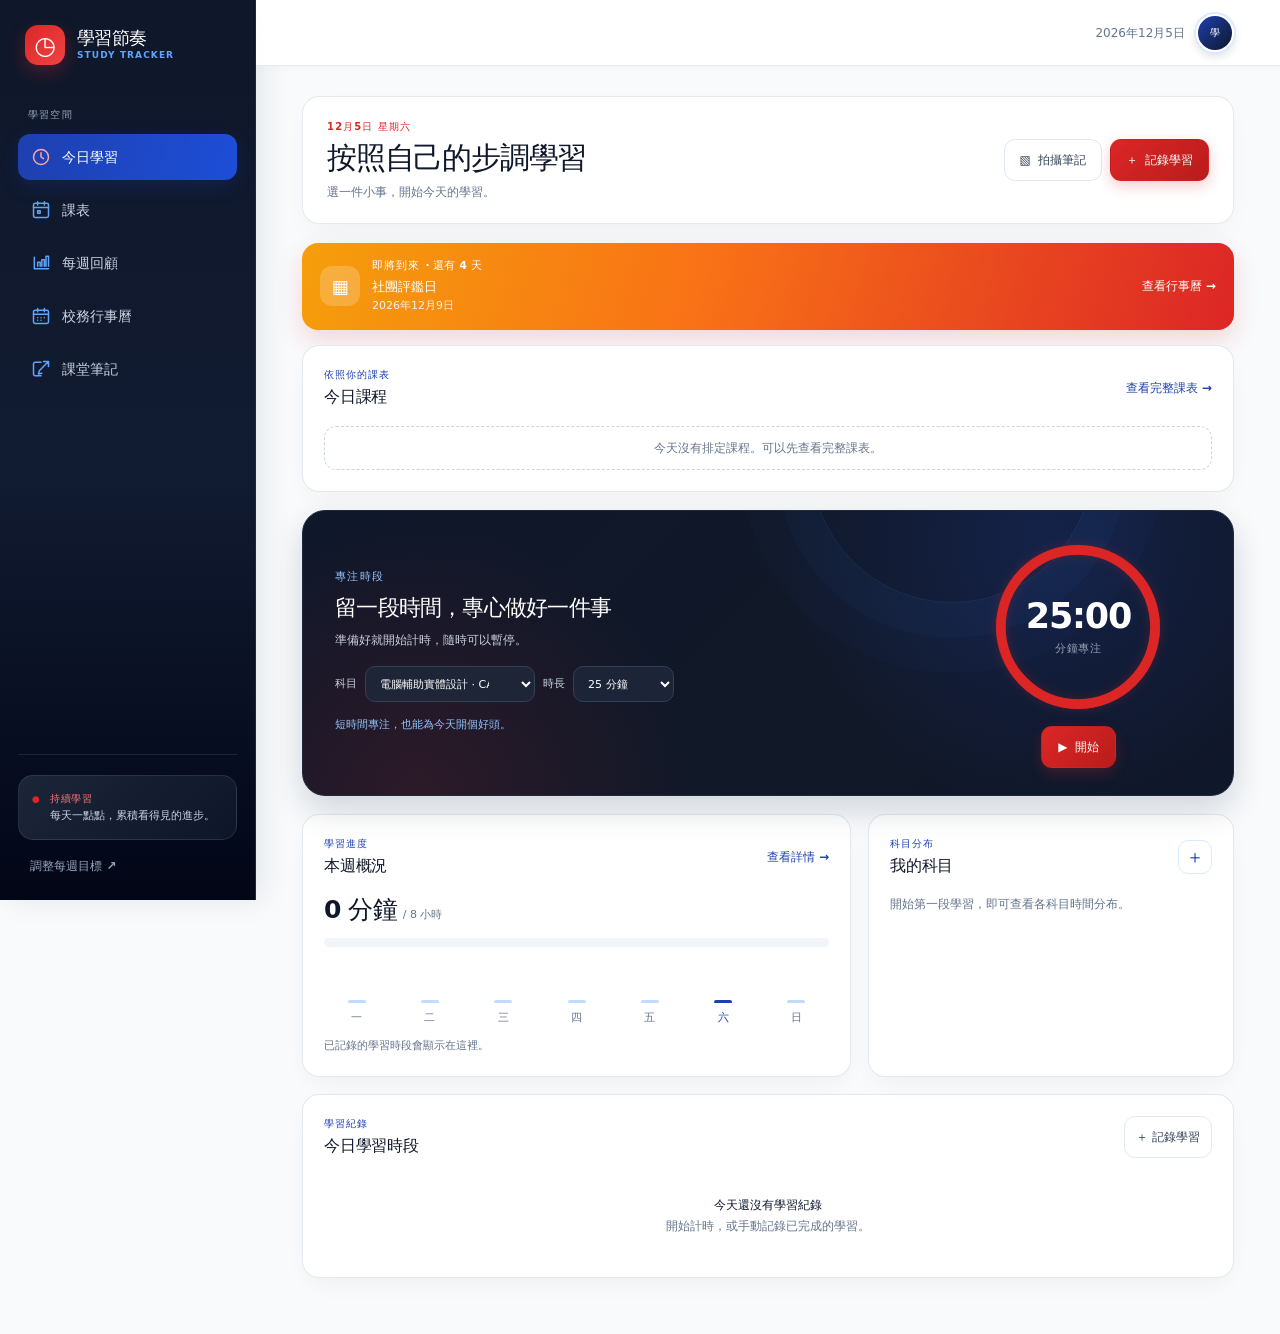
==== index.html @ 52000ae3 "Build private study tracker app" ====
<!doctype html>
<html lang="zh-Hant-TW">
  <head>
    <meta charset="UTF-8" />
    <meta name="viewport" content="width=device-width, initial-scale=1" />
    <meta name="theme-color" content="#0f172a" />
    <meta name="description" content="記錄學習時段、拍照保存課堂筆記，並回顧每週學習進度。" />
    <link rel="manifest" href="manifest.webmanifest" />
    <link rel="icon" href="icon.svg" type="image/svg+xml" />
    <link rel="stylesheet" href="styles.css" />
    <title>學習節奏</title>
  </head>
  <body>
    <main class="auth-gate" id="authGate" aria-labelledby="authTitle">
      <section class="auth-card">
        <span class="auth-brand-mark" aria-hidden="true">◷</span>
        <p class="eyebrow">私人學習空間</p>
        <h1 id="authTitle">學習節奏</h1>
        <p class="auth-description" id="authDescription">正在載入你的學習空間……</p>
        <form class="auth-form" id="signInForm" hidden>
          <label class="form-label" for="authEmail">電子郵件</label>
          <input class="form-control" id="authEmail" type="email" autocomplete="email" placeholder="name@example.com" required />
          <button class="button button-primary" id="signInButton" type="submit">寄送登入連結</button>
        </form>
        <p class="auth-message" id="authMessage" role="status" aria-live="polite"></p>
        <button class="button button-secondary auth-sign-out" id="authSignOutButton" type="button" hidden>登出此裝置</button>
      </section>
    </main>

    <div class="app-shell" id="appShell" hidden>
      <aside class="sidebar">
        <a class="brand" href="#today" aria-label="學習節奏，今日首頁">
          <span class="brand-mark" aria-hidden="true">◷</span>
          <span class="brand-copy"><strong>學習節奏</strong><small>STUDY TRACKER</small></span>
        </a>

        <p class="nav-label">學習空間</p>
        <nav class="primary-nav" aria-label="主要導覽">
          <button class="nav-item is-active" type="button" data-view="today" aria-current="page">
            <svg class="nav-icon" aria-hidden="true" viewBox="0 0 24 24" fill="none" stroke="currentColor" stroke-width="1.8" stroke-linecap="round" stroke-linejoin="round"><circle cx="12" cy="12" r="9"/><path d="M12 7v5l3 2"/></svg><span>今日學習</span>
          </button>
          <button class="nav-item" type="button" data-view="schedule">
            <svg class="nav-icon" aria-hidden="true" viewBox="0 0 24 24" fill="none" stroke="currentColor" stroke-width="1.8" stroke-linecap="round" stroke-linejoin="round"><rect x="3" y="4" width="18" height="17" rx="2"/><path d="M16 2v4M8 2v4M3 9h18M8 13h3v3H8z"/></svg><span>課表</span>
          </button>
          <button class="nav-item" type="button" data-view="review">
            <svg class="nav-icon" aria-hidden="true" viewBox="0 0 24 24" fill="none" stroke="currentColor" stroke-width="1.8" stroke-linecap="round" stroke-linejoin="round"><path d="M4 19V5m0 14h17"/><path d="M8 16v-5h3v5m2 0V8h3v8m2 0V4h3v12"/></svg><span>每週回顧</span>
          </button>
          <button class="nav-item" type="button" data-view="calendar">
            <svg class="nav-icon" aria-hidden="true" viewBox="0 0 24 24" fill="none" stroke="currentColor" stroke-width="1.8" stroke-linecap="round" stroke-linejoin="round"><rect x="3" y="5" width="18" height="16" rx="2"/><path d="M16 3v4M8 3v4M3 10h18M8 14h.01M12 14h.01M16 14h.01M8 17h.01M12 17h.01"/></svg><span>校務行事曆</span>
          </button>
          <button class="nav-item" type="button" data-view="notes">
            <svg class="nav-icon" aria-hidden="true" viewBox="0 0 24 24" fill="none" stroke="currentColor" stroke-width="1.8" stroke-linecap="round" stroke-linejoin="round"><path d="M12 20H5a2 2 0 0 1-2-2V6a2 2 0 0 1 2-2h7"/><path d="M15 3h6v6M10 14l10-10M10 14l-1 4 4-1"/></svg><span>課堂筆記</span>
          </button>
        </nav>

        <div class="sidebar-bottom">
          <div class="goal-note">
            <span class="goal-note-icon" aria-hidden="true">●</span>
            <p><strong>持續學習</strong><br />每天一點點，累積看得見的進步。</p>
          </div>
          <button class="text-button" id="openGoalSettings" type="button">調整每週目標 <span aria-hidden="true">↗</span></button>
        </div>
      </aside>

      <main class="main-content">
        <header class="topbar">
          <div class="topbar-brand"><span class="brand-mark" aria-hidden="true">◷</span> 學習節奏</div>
          <div class="topbar-right">
            <span class="today-date" id="topbarDate"></span>
            <span class="sync-status" id="syncStatus" hidden></span>
            <span class="account-email" id="accountEmail" hidden></span>
            <button class="button button-small button-secondary sign-out-button" id="signOutButton" type="button" hidden>登出</button>
            <button class="avatar" type="button" aria-label="帳戶">學</button>
          </div>
        </header>

        <div class="page-content">
          <section class="view-panel" id="todayView" aria-labelledby="todayTitle">
            <div class="page-heading">
              <div>
                <p class="eyebrow" id="todayDate"></p>
                <h1 id="todayTitle">按照自己的步調學習</h1>
                <p class="heading-copy">選一件小事，開始今天的學習。</p>
              </div>
              <div class="heading-actions">
                <button class="button button-secondary" type="button" data-open-note><span aria-hidden="true">▧</span> 拍攝筆記</button>
                <button class="button button-primary desktop-log-button" type="button" data-open-session><span aria-hidden="true">＋</span> 記錄學習</button>
              </div>
            </div>

            <section class="upcoming-banner" id="upcomingEventBanner" aria-label="即將到來的校務行事" hidden>
              <span class="upcoming-icon" aria-hidden="true">▦</span>
              <div class="upcoming-copy"><p class="eyebrow">即將到來 <span id="upcomingCountdown"></span></p><strong id="upcomingEventTitle"></strong><span id="upcomingEventDate"></span></div>
              <button class="text-button" type="button" data-view="calendar">查看行事曆 <span aria-hidden="true">→</span></button>
            </section>

            <section class="surface-panel today-classes-panel" aria-labelledby="todayClassesTitle">
              <div class="section-heading">
                <div><p class="eyebrow">依照你的課表</p><h2 id="todayClassesTitle">今日課程</h2></div>
                <button class="text-button" type="button" data-view="schedule">查看完整課表 <span aria-hidden="true">→</span></button>
              </div>
              <div class="today-class-list" id="todayScheduleList"></div>
            </section>

            <section class="focus-card" aria-labelledby="focusTitle">
              <div class="focus-copy-block">
                <p class="eyebrow eyebrow-light">專注時段</p>
                <h2 id="focusTitle">留一段時間，專心做好一件事</h2>
                <p class="focus-description">準備好就開始計時，隨時可以暫停。</p>
                <div class="focus-fields">
                  <label class="field-label" for="focusSubject">科目</label>
                  <select id="focusSubject" class="select-control"></select>
                  <label class="field-label" for="focusDuration">時長</label>
                  <select id="focusDuration" class="select-control duration-select">
                    <option value="25">25 分鐘</option>
                    <option value="45">45 分鐘</option>
                    <option value="60">60 分鐘</option>
                  </select>
                </div>
                <p class="timer-status" id="timerStatus" aria-live="polite">短時間專注，也能為今天開個好頭。</p>
              </div>
              <div class="timer-block">
                <div class="timer-ring" id="timerRing" role="timer" aria-label="剩餘時間">
                  <svg viewBox="0 0 180 180" aria-hidden="true">
                    <circle class="timer-track" cx="90" cy="90" r="78"></circle>
                    <circle class="timer-progress" id="timerProgress" cx="90" cy="90" r="78"></circle>
                  </svg>
                  <div class="timer-readout">
                    <strong id="timerDisplay">25:00</strong>
                    <span id="timerCaption">分鐘專注</span>
                  </div>
                </div>
                <div class="timer-actions">
                  <button class="button button-primary" id="timerStart" type="button"><span aria-hidden="true">▶</span> 開始</button>
                  <button class="button button-pause" id="timerPause" type="button" hidden><span aria-hidden="true">Ⅱ</span> 暫停</button>
                  <button class="button button-transparent" id="timerFinish" type="button" hidden>結束時段</button>
                </div>
              </div>
            </section>

            <div class="content-grid">
              <section class="surface-panel weekly-preview" aria-labelledby="weeklyPreviewTitle">
                <div class="section-heading">
                  <div>
                    <p class="eyebrow">學習進度</p>
                    <h2 id="weeklyPreviewTitle">本週概況</h2>
                  </div>
                  <button class="text-button" type="button" data-view="review">查看詳情 <span aria-hidden="true">→</span></button>
                </div>
                <div class="progress-summary">
                  <strong id="previewTotal">0 分鐘</strong>
                  <span id="previewGoal">/ 8 小時</span>
                </div>
                <div class="progress-track" role="progressbar" id="previewProgress" aria-label="每週學習目標進度" aria-valuemin="0" aria-valuemax="100" aria-valuenow="0">
                  <span class="progress-fill" id="previewProgressFill"></span>
                </div>
                <div class="mini-week" id="miniWeek" aria-label="每日學習時間"></div>
                <p class="muted-note" id="previewNote">已記錄的學習時段會顯示在這裡。</p>
              </section>

              <section class="surface-panel subject-preview" aria-labelledby="subjectsTitle">
                <div class="section-heading">
                  <div>
                    <p class="eyebrow">科目分布</p>
                    <h2 id="subjectsTitle">我的科目</h2>
                  </div>
                  <button class="icon-button" id="openSubjectDialog" type="button" aria-label="新增科目">＋</button>
                </div>
                <div class="subject-list" id="subjectPreviewList"></div>
              </section>
            </div>

            <section class="surface-panel sessions-panel" aria-labelledby="todaySessionsTitle">
              <div class="section-heading">
                <div>
                  <p class="eyebrow">學習紀錄</p>
                  <h2 id="todaySessionsTitle">今日學習時段</h2>
                </div>
                <button class="button button-small button-secondary" type="button" data-open-session>＋ 記錄學習</button>
              </div>
              <div class="session-list" id="todaySessionList"></div>
            </section>
          </section>

          <section class="view-panel" id="scheduleView" aria-labelledby="scheduleTitle" hidden>
            <div class="page-heading">
              <div>
                <p class="eyebrow">每週安排</p>
                <h1 id="scheduleTitle">我的課表</h1>
                <p class="heading-copy">選擇課程，直接記錄課堂照片、重點與老師交代的作業。</p>
              </div>
            </div>
            <div class="schedule-week-switcher">
              <button class="icon-button" id="schedulePreviousWeek" type="button" aria-label="上一週">←</button>
              <strong id="scheduleWeekLabel"></strong>
              <button class="text-button" id="scheduleThisWeek" type="button">本週</button>
              <button class="icon-button" id="scheduleNextWeek" type="button" aria-label="下一週">→</button>
            </div>
            <section class="surface-panel schedule-panel" aria-label="每週課程表">
              <div class="schedule-table-wrap">
                <table class="schedule-table">
                  <thead id="scheduleTableHead"></thead>
                  <tbody id="scheduleTableBody"></tbody>
                </table>
              </div>
              <p class="calendar-source-note">課程與時間依照你提供的課表整理。點選課程即可新增當日筆記。</p>
            </section>
          </section>

          <section class="view-panel" id="reviewView" aria-labelledby="reviewTitle" hidden>
            <div class="page-heading">
              <div>
                <p class="eyebrow" id="reviewDateLabel"></p>
                <h1 id="reviewTitle">每週學習回顧</h1>
                <p class="heading-copy">每一段學習時光，都是你完成的一小步。</p>
              </div>
              <button class="button button-secondary desktop-log-button" type="button" data-open-session>
                <span aria-hidden="true">＋</span> 記錄學習
              </button>
            </div>

            <div class="week-switcher">
              <button class="icon-button" id="previousWeek" type="button" aria-label="上一週">←</button>
              <strong id="reviewWeekLabel"></strong>
              <button class="icon-button" id="nextWeek" type="button" aria-label="下一週">→</button>
              <button class="text-button this-week-button" id="goToThisWeek" type="button">本週</button>
            </div>

            <div class="review-stats">
              <article class="surface-panel stat-panel">
                <span class="stat-icon mint" aria-hidden="true">◷</span>
                <p class="eyebrow">學習時間</p>
                <strong id="reviewTotal">0 分鐘</strong>
                <span class="stat-caption" id="reviewGoalCaption">目標：8 小時</span>
              </article>
              <article class="surface-panel stat-panel">
                <span class="stat-icon yellow" aria-hidden="true">▦</span>
                <p class="eyebrow">學習時段數</p>
                <strong id="reviewSessionCount">0</strong>
                <span class="stat-caption">已記錄時段</span>
              </article>
              <article class="surface-panel stat-panel">
                <span class="stat-icon lavender" aria-hidden="true">✦</span>
                <p class="eyebrow">有學習的天數</p>
                <strong id="reviewActiveDays">0/7</strong>
                <span class="stat-caption">本週天數</span>
              </article>
            </div>

            <section class="surface-panel chart-panel" aria-labelledby="chartTitle">
              <div class="section-heading">
                <div><p class="eyebrow">學習節奏</p><h2 id="chartTitle">每日學習時間</h2></div>
                <span class="chart-unit">分鐘</span>
              </div>
              <div class="week-chart" id="weekChart" role="img" aria-label="本週每日學習時間圖表"></div>
              <div class="goal-progress-line">
                <span id="reviewProgressLabel">0% 每週目標</span>
                <div class="progress-track" role="progressbar" id="reviewProgress" aria-label="每週目標進度" aria-valuemin="0" aria-valuemax="100" aria-valuenow="0"><span class="progress-fill" id="reviewProgressFill"></span></div>
                <button class="text-button" type="button" id="reviewGoalButton">調整目標</button>
              </div>
            </section>

            <div class="content-grid review-lower-grid">
              <section class="surface-panel" aria-labelledby="reviewSubjectsTitle">
                <div class="section-heading"><div><p class="eyebrow">科目分布</p><h2 id="reviewSubjectsTitle">各科目學習時間</h2></div></div>
                <div class="subject-list" id="reviewSubjectList"></div>
              </section>
              <section class="surface-panel" aria-labelledby="reviewSessionsTitle">
                <div class="section-heading"><div><p class="eyebrow">詳細紀錄</p><h2 id="reviewSessionsTitle">本週學習時段</h2></div></div>
                <div class="session-list" id="reviewSessionList"></div>
              </section>
            </div>
          </section>

          <section class="view-panel" id="calendarView" aria-labelledby="calendarTitle" hidden>
            <div class="page-heading">
              <div>
                <p class="eyebrow">2026 學期</p>
                <h1 id="calendarTitle">校務行事曆</h1>
                <p class="heading-copy">查看假期、考試與學期重要期限。</p>
              </div>
            </div>
            <section class="surface-panel calendar-panel" aria-labelledby="calendarPanelTitle">
              <div class="section-heading calendar-heading">
                <div><p class="eyebrow">10 月 — 12 月</p><h2 id="calendarPanelTitle">重要日期</h2></div>
                <label class="sr-only" for="eventMonth">依月份篩選</label>
                <select id="eventMonth" class="month-select">
                  <option value="all">所有月份</option>
                  <option value="10">10 月</option>
                  <option value="11">11 月</option>
                  <option value="12">12 月</option>
                </select>
              </div>
              <div class="event-list" id="academicEventList"></div>
              <p class="calendar-source-note">日期依照你提供的校務行事曆整理。</p>
            </section>
          </section>

          <section class="view-panel" id="notesView" aria-labelledby="notesTitle" hidden>
            <div class="page-heading">
              <div>
                <p class="eyebrow">記錄重點，方便複習</p>
                <h1 id="notesTitle">課堂筆記</h1>
                <p class="heading-copy">拍下黑板、投影片或課本頁面，並依科目與日期保存筆記。</p>
              </div>
              <button class="button button-secondary" type="button" data-open-note><span aria-hidden="true">▧</span> 拍攝筆記</button>
            </div>
            <section class="surface-panel notes-panel" aria-label="已儲存的筆記">
              <div class="notes-toolbar">
                <div><p class="eyebrow">篩選筆記</p><label class="sr-only" for="noteSubjectFilter">依科目篩選</label><select class="month-select" id="noteSubjectFilter"><option value="all">所有科目</option></select></div>
                <span class="notes-local-note" id="notesStorageNote">照片與筆記會保存在這台裝置上。</span>
              </div>
              <div class="note-list" id="noteList" aria-live="polite"></div>
            </section>
          </section>
        </div>

        <nav class="mobile-nav" aria-label="主要導覽">
          <button class="nav-item is-active" type="button" data-view="today" aria-current="page"><svg class="nav-icon" aria-hidden="true" viewBox="0 0 24 24" fill="none" stroke="currentColor" stroke-width="1.8" stroke-linecap="round" stroke-linejoin="round"><circle cx="12" cy="12" r="9"/><path d="M12 7v5l3 2"/></svg><span>今日</span></button>
          <button class="nav-item" type="button" data-view="schedule"><svg class="nav-icon" aria-hidden="true" viewBox="0 0 24 24" fill="none" stroke="currentColor" stroke-width="1.8" stroke-linecap="round" stroke-linejoin="round"><rect x="3" y="4" width="18" height="17" rx="2"/><path d="M16 2v4M8 2v4M3 9h18M8 13h3v3H8z"/></svg><span>課表</span></button>
          <button class="nav-item" type="button" data-view="review"><svg class="nav-icon" aria-hidden="true" viewBox="0 0 24 24" fill="none" stroke="currentColor" stroke-width="1.8" stroke-linecap="round" stroke-linejoin="round"><path d="M4 19V5m0 14h17"/><path d="M8 16v-5h3v5m2 0V8h3v8m2 0V4h3v12"/></svg><span>每週回顧</span></button>
          <button class="nav-item" type="button" data-view="calendar"><svg class="nav-icon" aria-hidden="true" viewBox="0 0 24 24" fill="none" stroke="currentColor" stroke-width="1.8" stroke-linecap="round" stroke-linejoin="round"><rect x="3" y="5" width="18" height="16" rx="2"/><path d="M16 3v4M8 3v4M3 10h18M8 14h.01M12 14h.01M16 14h.01M8 17h.01M12 17h.01"/></svg><span>行事曆</span></button>
          <button class="nav-item" type="button" data-view="notes"><svg class="nav-icon" aria-hidden="true" viewBox="0 0 24 24" fill="none" stroke="currentColor" stroke-width="1.8" stroke-linecap="round" stroke-linejoin="round"><path d="M12 20H5a2 2 0 0 1-2-2V6a2 2 0 0 1 2-2h7"/><path d="M15 3h6v6M10 14l10-10M10 14l-1 4 4-1"/></svg><span>筆記</span></button>
        </nav>
      </main>
    </div>

    <dialog class="app-dialog" id="sessionDialog">
      <form method="dialog" id="sessionForm">
        <div class="dialog-heading"><div><p class="eyebrow">學習紀錄</p><h2>記錄學習時段</h2></div><button class="icon-button dialog-close" type="submit" value="cancel" formnovalidate aria-label="關閉">×</button></div>
        <label class="form-label" for="manualSubject">科目</label>
        <select class="form-control" id="manualSubject" required></select>
        <div class="form-row">
          <div><label class="form-label" for="manualMinutes">時長（分鐘）</label><input class="form-control" id="manualMinutes" type="number" min="1" max="1440" value="30" required /></div>
          <div><label class="form-label" for="manualDate">學習日期</label><input class="form-control" id="manualDate" type="date" required /></div>
        </div>
        <label class="form-label" for="manualNote">備註 <span class="optional-label">（選填）</span></label>
        <input class="form-control" id="manualNote" type="text" maxlength="100" placeholder="例如：複習第 3 章" />
        <div class="dialog-actions"><button class="button button-secondary" type="submit" value="cancel" formnovalidate>取消</button><button class="button button-primary" id="saveManualSession" type="button">儲存時段</button></div>
      </form>
    </dialog>

    <dialog class="app-dialog app-dialog-small" id="subjectDialog">
      <form method="dialog" id="subjectForm">
        <div class="dialog-heading"><div><p class="eyebrow">科目</p><h2>新增科目</h2></div><button class="icon-button dialog-close" type="submit" value="cancel" formnovalidate aria-label="關閉">×</button></div>
        <label class="form-label" for="newSubjectName">科目名稱</label>
        <input class="form-control" id="newSubjectName" type="text" maxlength="32" placeholder="例如：英文" required />
        <div class="dialog-actions"><button class="button button-secondary" type="submit" value="cancel" formnovalidate>取消</button><button class="button button-primary" id="saveSubject" type="button">新增科目</button></div>
      </form>
    </dialog>

    <dialog class="app-dialog app-dialog-small" id="goalDialog">
      <form method="dialog" id="goalForm">
        <div class="dialog-heading"><div><p class="eyebrow">每週目標</p><h2>設定適合自己的目標</h2></div><button class="icon-button dialog-close" type="submit" value="cancel" formnovalidate aria-label="關閉">×</button></div>
        <label class="form-label" for="weeklyGoalInput">每週學習時數</label>
        <input class="form-control" id="weeklyGoalInput" type="number" min="1" max="80" value="8" required />
        <div class="dialog-actions"><button class="button button-secondary" type="submit" value="cancel" formnovalidate>取消</button><button class="button button-primary" id="saveGoal" type="button">儲存目標</button></div>
      </form>
    </dialog>

    <dialog class="app-dialog note-dialog" id="noteDialog">
      <form method="dialog" id="noteForm">
        <div class="dialog-heading"><div><p class="eyebrow">課堂筆記</p><h2>儲存重要內容</h2></div><button class="icon-button dialog-close" type="submit" value="cancel" formnovalidate aria-label="關閉">×</button></div>
        <div class="form-row">
          <div><label class="form-label" for="noteSubject">科目</label><select class="form-control" id="noteSubject" required></select></div>
          <div><label class="form-label" for="noteDate">上課日期</label><input class="form-control" id="noteDate" type="date" required /></div>
        </div>
        <label class="form-label" for="notePhoto">照片 <span class="optional-label">（選填）</span></label>
        <input class="form-control file-control" id="notePhoto" type="file" accept="image/*" capture="environment" />
        <p class="photo-status" id="notePhotoStatus" aria-live="polite">在手機上選擇照片，即可開啟相機或相簿。</p>
        <img class="note-preview" id="notePreview" alt="筆記照片預覽" hidden />
        <label class="form-label" for="noteText">重點摘要 <span class="optional-label">（若已拍照可留空）</span></label>
        <textarea class="form-control note-textarea" id="noteText" maxlength="1500" placeholder="快速記下公式、問題或需要複習的內容……"></textarea>
        <label class="form-label" for="noteAssignment">老師交代／作業 <span class="optional-label">（選填）</span></label>
        <textarea class="form-control note-textarea" id="noteAssignment" maxlength="1500" placeholder="例如：下週繳交第 3 章習題"></textarea>
        <p class="form-error" id="noteError" role="alert" hidden></p>
        <div class="dialog-actions"><button class="button button-secondary" type="submit" value="cancel" formnovalidate>取消</button><button class="button button-primary" id="saveNote" type="button">儲存筆記</button></div>
      </form>
    </dialog>

    <script src="cloud-config.js" defer></script>
    <script src="app.js" defer></script>
  </body>
</html>
---- styles.css ----
:root {
  color-scheme: light;
  --page: #f8fafc;
  --surface: #ffffff;
  --surface-soft: #f8fafc;
  --surface-mint: #eff6ff;
  --ink: #0f172a;
  --muted: #64748b;
  --line: #e2e8f0;
  --green: #1e40af;
  --green-dark: #1e3a8a;
  --green-soft: #dbeafe;
  --red: #dc2626;
  --red-dark: #b91c1c;
  --yellow: #e8bd58;
  --lavender: #e9e4f3;
  --shadow: 0 12px 36px rgba(15, 23, 42, .08);
  font-family: "Plus Jakarta Sans", Inter, ui-sans-serif, system-ui, -apple-system, BlinkMacSystemFont, "Segoe UI", sans-serif;
  font-synthesis: none;
  text-rendering: optimizeLegibility;
}

* { box-sizing: border-box; }
body { margin: 0; background: var(--page); color: var(--ink); font-size: 14px; line-height: 1.5; }
button, input, select { font: inherit; }
button { color: inherit; }
button:focus-visible, input:focus-visible, select:focus-visible { outline: 3px solid rgba(47, 118, 88, .25); outline-offset: 2px; }
[hidden] { display: none !important; }

.app-shell { min-height: 100vh; }
.sidebar { position: fixed; inset: 0 auto 0 0; width: 238px; padding: 27px 18px 20px; display: flex; flex-direction: column; background: var(--surface); border-right: 1px solid var(--line); z-index: 5; }
.brand { display: flex; align-items: center; gap: 10px; padding: 0 8px; color: var(--ink); text-decoration: none; font-size: 17px; font-weight: 650; letter-spacing: -.03em; }
.brand-mark { width: 31px; height: 31px; display: inline-grid; place-items: center; border-radius: 11px; background: var(--green); color: white; font-size: 19px; line-height: 1; }
.nav-label { margin: 42px 10px 10px; color: #9aa39d; text-transform: uppercase; letter-spacing: .09em; font-size: 11px; font-weight: 650; }
.primary-nav { display: grid; gap: 5px; }
.nav-item { border: 0; border-radius: 10px; background: transparent; color: var(--muted); min-height: 43px; padding: 0 11px; display: flex; align-items: center; gap: 11px; text-align: left; cursor: pointer; transition: background .15s, color .15s; }
.nav-item:hover { background: var(--surface-soft); color: var(--ink); }
.nav-item.is-active { color: var(--green-dark); background: var(--surface-mint); font-weight: 600; }
.nav-icon { width: 21px; text-align: center; font-size: 20px; line-height: 1; }
.sidebar-bottom { margin-top: auto; }
.goal-note { display: flex; gap: 10px; align-items: flex-start; padding: 14px 12px; border-radius: 13px; background: var(--surface-soft); color: var(--muted); font-size: 12px; }
.goal-note p { margin: 0; }
.goal-note strong { color: var(--ink); font-size: 12px; font-weight: 600; }
.goal-note-icon { color: var(--green); font-size: 17px; }
.text-button { padding: 5px 0; border: 0; background: none; color: var(--green); font-size: 12px; font-weight: 600; cursor: pointer; }
.text-button:hover { color: var(--green-dark); }
.sidebar-bottom > .text-button { margin: 12px 12px 0; }

.main-content { min-height: 100vh; margin-left: 238px; }
.topbar { height: 70px; padding: 0 clamp(24px, 4.5vw, 62px); display: flex; align-items: center; justify-content: space-between; border-bottom: 1px solid var(--line); background: rgba(255, 255, 255, .55); }
.topbar-brand { display: none; align-items: center; gap: 9px; font-weight: 650; }
.topbar-brand .brand-mark { width: 27px; height: 27px; font-size: 16px; border-radius: 9px; }
.topbar-right { display: flex; align-items: center; gap: 14px; margin-left: auto; }
.today-date { color: var(--muted); font-size: 12px; }
.avatar { width: 34px; height: 34px; border: 0; border-radius: 50%; background: var(--green-soft); color: var(--green-dark); font-weight: 650; cursor: default; }
.page-content { max-width: 1200px; margin: 0 auto; padding: 37px clamp(24px, 4.5vw, 62px) 56px; }
.page-heading { display: flex; justify-content: space-between; align-items: flex-end; gap: 18px; margin-bottom: 24px; }
.eyebrow { margin: 0 0 6px; color: var(--muted); font-size: 11px; letter-spacing: .1em; font-weight: 650; }
.page-heading h1 { margin: 0; font-size: clamp(24px, 2.5vw, 30px); font-weight: 550; line-height: 1.2; letter-spacing: -.045em; }
.heading-copy { margin: 7px 0 0; color: var(--muted); font-size: 13px; }
.button { min-height: 42px; border: 1px solid transparent; border-radius: 10px; padding: 0 15px; display: inline-flex; align-items: center; justify-content: center; gap: 7px; cursor: pointer; font-size: 12px; font-weight: 600; white-space: nowrap; transition: transform .12s, background .15s, border-color .15s; }
.button:active { transform: translateY(1px); }
.button-primary { background: var(--green); color: white; }
.button-primary:hover { background: var(--green-dark); }
.button-secondary { background: var(--surface); border-color: var(--line); color: var(--ink); }
.button-secondary:hover { border-color: #c9d8cc; background: var(--surface-soft); }
.button-light { background: #f7fbf7; color: var(--green-dark); }
.button-light:hover { background: white; }
.button-transparent { background: transparent; color: rgba(255,255,255,.82); }
.button-transparent:hover { background: rgba(255,255,255,.1); color: white; }
.button-small { min-height: 35px; padding: 0 11px; font-size: 11px; }
.desktop-log-button { flex: 0 0 auto; }
.heading-actions { display: flex; flex-wrap: wrap; gap: 8px; align-items: center; }

.focus-card { min-height: 280px; padding: 27px 33px; overflow: hidden; position: relative; display: grid; grid-template-columns: minmax(0, 1fr) 245px; align-items: center; gap: 25px; border-radius: 19px; background: #285e47; color: white; box-shadow: var(--shadow); }
.focus-card::after { content: ""; position: absolute; width: 280px; height: 280px; right: 140px; top: -190px; border: 1px solid rgba(255,255,255,.09); border-radius: 50%; box-shadow: 0 0 0 35px rgba(255,255,255,.025), 0 0 0 70px rgba(255,255,255,.02); pointer-events: none; }
.focus-copy-block { position: relative; z-index: 1; max-width: 560px; }
.eyebrow-light { color: #bed8c7; }
.focus-card h2 { margin: 0; font-size: 20px; font-weight: 550; letter-spacing: -.025em; }
.focus-description { margin: 7px 0 17px; max-width: 400px; color: #d5e5da; font-size: 12px; }
.focus-fields { display: flex; flex-wrap: wrap; align-items: center; gap: 8px; }
.field-label { color: #d2e2d7; font-size: 11px; }
.select-control { min-height: 36px; max-width: 170px; border: 1px solid rgba(255,255,255,.2); border-radius: 8px; padding: 0 29px 0 10px; background: rgba(255,255,255,.1); color: white; font-size: 11px; }
.select-control option { color: var(--ink); background: white; }
.duration-select { max-width: 115px; }
.timer-status { margin: 15px 0 0; min-height: 19px; color: #d5e5da; font-size: 11px; }
.timer-block { position: relative; z-index: 1; display: grid; justify-items: center; gap: 10px; }
.timer-ring { width: 162px; height: 162px; position: relative; display: grid; place-items: center; }
.timer-ring svg { width: 100%; height: 100%; transform: rotate(-90deg); overflow: visible; }
.timer-ring circle { fill: none; stroke-width: 4; }
.timer-track { stroke: rgba(255,255,255,.17); }
.timer-progress { stroke: #d9eddb; stroke-linecap: round; stroke-dasharray: 490.1; stroke-dashoffset: 0; transition: stroke-dashoffset .35s linear; }
.timer-readout { position: absolute; inset: 0; display: flex; flex-direction: column; align-items: center; justify-content: center; }
.timer-readout strong { font-size: 30px; font-weight: 500; line-height: 1.15; letter-spacing: -.035em; font-variant-numeric: tabular-nums; }
.timer-readout span { margin-top: 5px; color: #d5e5da; font-size: 11px; }
.timer-actions { display: flex; justify-content: center; gap: 4px; }
.timer-actions .button { min-height: 34px; padding: 0 13px; font-size: 11px; }

.content-grid { display: grid; grid-template-columns: minmax(0, 1.2fr) minmax(260px, .8fr); gap: 16px; margin-top: 17px; }
.surface-panel { min-width: 0; padding: 20px; border: 1px solid var(--line); border-radius: 15px; background: var(--surface); box-shadow: 0 3px 12px rgba(29, 43, 35, .025); }
.section-heading { display: flex; align-items: center; justify-content: space-between; gap: 12px; margin-bottom: 18px; }
.section-heading h2 { margin: 0; font-size: 15px; font-weight: 600; letter-spacing: -.015em; }
.section-heading .eyebrow { margin-bottom: 3px; }
.progress-summary { display: flex; align-items: baseline; gap: 6px; }
.progress-summary strong { font-size: 22px; line-height: 1.2; font-weight: 600; letter-spacing: -.035em; font-variant-numeric: tabular-nums; }
.progress-summary span { color: var(--muted); font-size: 11px; }
.progress-track { height: 7px; overflow: hidden; border-radius: 99px; background: #edf1ed; }
.weekly-preview > .progress-track { margin: 12px 0 18px; }
.progress-fill { display: block; width: 0; height: 100%; border-radius: inherit; background: var(--green); transition: width .3s ease; }
.mini-week { display: grid; grid-template-columns: repeat(7, 1fr); gap: 8px; }
.mini-day { min-width: 0; display: grid; justify-items: center; gap: 7px; color: var(--muted); font-size: 11px; }
.mini-day-bar-wrap { width: 100%; height: 37px; display: flex; align-items: flex-end; justify-content: center; }
.mini-day-bar { width: min(18px, 65%); min-height: 3px; border-radius: 4px 4px 2px 2px; background: var(--green-soft); }
.mini-day.is-today { color: var(--green-dark); font-weight: 650; }
.mini-day.is-today .mini-day-bar { background: var(--green); }
.muted-note { margin: 12px 0 0; color: var(--muted); font-size: 11px; }
.icon-button { width: 34px; height: 34px; border: 1px solid var(--line); border-radius: 9px; display: inline-grid; place-items: center; background: var(--surface); color: var(--ink); font-size: 18px; line-height: 1; cursor: pointer; }
.icon-button:hover { border-color: #c9d8cc; background: var(--surface-soft); }
.subject-list { display: grid; gap: 14px; }
.subject-row { display: grid; grid-template-columns: minmax(0,1fr) auto; align-items: center; gap: 7px 12px; }
.subject-row-label { display: flex; min-width: 0; align-items: center; gap: 8px; }
.subject-copy { display: grid; min-width: 0; gap: 2px; }
.subject-dot { width: 8px; height: 8px; flex: 0 0 auto; border-radius: 50%; background: var(--green); }
.subject-row:nth-child(3n + 2) .subject-dot { background: #d6aa4c; }
.subject-row:nth-child(3n) .subject-dot { background: #8a78b2; }
.subject-name { overflow: hidden; color: var(--ink); font-size: 12px; text-overflow: ellipsis; white-space: nowrap; }
.subject-translation { overflow: hidden; color: var(--muted); font-size: 11px; font-weight: 400; text-overflow: ellipsis; white-space: nowrap; }
.subject-time { color: var(--muted); font-size: 11px; font-variant-numeric: tabular-nums; }
.subject-bar { grid-column: 1 / -1; height: 5px; overflow: hidden; border-radius: 99px; background: #eff2ef; }
.subject-bar > span { display: block; height: 100%; border-radius: inherit; background: var(--green); }
.subject-row:nth-child(3n + 2) .subject-bar > span { background: #d6aa4c; }
.subject-row:nth-child(3n) .subject-bar > span { background: #8a78b2; }
.empty-subjects { color: var(--muted); font-size: 12px; }
.empty-subjects button { margin-left: 4px; }
.sessions-panel { margin-top: 17px; }
.session-list { display: grid; }
.session-item { min-width: 0; padding: 12px 0; border-top: 1px solid var(--line); display: grid; grid-template-columns: minmax(0,1fr) auto; align-items: center; gap: 5px 14px; }
.session-item:first-child { padding-top: 0; border-top: 0; }
.session-main { min-width: 0; display: flex; align-items: center; gap: 10px; }
.session-mark { width: 34px; height: 34px; flex: 0 0 auto; display: grid; place-items: center; border-radius: 11px; background: var(--surface-mint); color: var(--green); font-size: 14px; }
.session-copy { min-width: 0; }
.session-copy strong { display: block; overflow: hidden; font-size: 12px; font-weight: 600; text-overflow: ellipsis; white-space: nowrap; }
.session-copy span { display: block; margin-top: 2px; color: var(--muted); font-size: 11px; }
.session-duration { color: var(--muted); font-size: 11px; white-space: nowrap; font-variant-numeric: tabular-nums; }
.session-note { grid-column: 1 / -1; margin-left: 44px; color: var(--muted); font-size: 11px; }
.empty-state { padding: 21px 12px; text-align: center; color: var(--muted); font-size: 12px; }
.empty-state strong { display: block; margin-bottom: 3px; color: var(--ink); font-size: 12px; font-weight: 600; }

.week-switcher { display: flex; align-items: center; justify-content: center; gap: 12px; margin: 3px 0 17px; }
.week-switcher > strong { min-width: 184px; text-align: center; font-size: 12px; font-weight: 600; }
.this-week-button { margin-left: 6px; }
.review-stats { display: grid; grid-template-columns: repeat(3, 1fr); gap: 14px; }
.stat-panel { min-height: 150px; padding: 17px 18px; }
.stat-icon { width: 30px; height: 30px; margin-bottom: 10px; display: grid; place-items: center; border-radius: 10px; font-size: 17px; }
.stat-icon.mint { background: var(--surface-mint); color: var(--green); }
.stat-icon.yellow { background: #f8f0d8; color: #96721f; }
.stat-icon.lavender { background: var(--lavender); color: #716094; }
.stat-panel .eyebrow { margin: 0 0 4px; }
.stat-panel > strong { display: block; font-size: 21px; line-height: 1.3; font-weight: 600; letter-spacing: -.03em; font-variant-numeric: tabular-nums; }
.stat-caption { color: var(--muted); font-size: 11px; }
.chart-panel { margin-top: 15px; }
.chart-unit { color: var(--muted); font-size: 11px; }
.week-chart { min-height: 195px; display: grid; grid-template-columns: repeat(7, minmax(0,1fr)); align-items: end; gap: 10px; padding: 10px 6px 0; border-bottom: 1px solid var(--line); background: repeating-linear-gradient(to top, transparent 0, transparent 47px, var(--line) 48px, transparent 49px); }
.chart-day { height: 100%; min-width: 0; display: grid; grid-template-rows: minmax(0,1fr) 17px; justify-items: center; align-items: end; gap: 8px; color: var(--muted); font-size: 11px; }
.chart-bar-wrap { width: 100%; height: 100%; display: flex; align-items: flex-end; justify-content: center; position: relative; }
.chart-bar { width: min(32px, 75%); min-height: 3px; position: relative; border-radius: 6px 6px 2px 2px; background: var(--green-soft); transition: height .25s ease; }
.chart-day.is-today { color: var(--green-dark); font-weight: 650; }
.chart-day.is-today .chart-bar { background: var(--green); }
.chart-value { position: absolute; top: -18px; left: 50%; transform: translateX(-50%); color: var(--muted); font-size: 11px; font-weight: 500; white-space: nowrap; }
.goal-progress-line { display: grid; grid-template-columns: auto minmax(50px,1fr) auto; align-items: center; gap: 13px; margin-top: 18px; }
.goal-progress-line > span { color: var(--muted); font-size: 11px; white-space: nowrap; }
.review-lower-grid { margin-top: 15px; }
.review-lower-grid .surface-panel { min-height: 178px; }
.review-lower-grid .session-item { grid-template-columns: minmax(0,1fr) auto; }

.app-dialog { width: min(450px, calc(100vw - 28px)); max-height: calc(100vh - 28px); padding: 23px; border: 1px solid var(--line); border-radius: 17px; background: var(--surface); color: var(--ink); box-shadow: 0 24px 90px rgba(18, 35, 25, .2); }
.app-dialog::backdrop { background: rgba(20, 35, 27, .38); backdrop-filter: blur(3px); }
.app-dialog-small { width: min(390px, calc(100vw - 28px)); }
.dialog-heading { display: flex; align-items: flex-start; justify-content: space-between; gap: 15px; margin-bottom: 20px; }
.dialog-heading h2 { margin: 0; font-size: 19px; font-weight: 600; letter-spacing: -.03em; }
.dialog-heading .eyebrow { margin-bottom: 3px; }
.dialog-close { font-size: 22px; }
.form-label { display: block; margin: 13px 0 6px; color: var(--ink); font-size: 11px; font-weight: 600; }
.optional-label { color: var(--muted); font-weight: 400; }
.form-control { width: 100%; min-height: 42px; border: 1px solid var(--line); border-radius: 9px; padding: 0 11px; background: var(--surface); color: var(--ink); font-size: 13px; }
.form-control::placeholder { color: #9aa39d; }
.form-row { display: grid; grid-template-columns: 1fr 1fr; gap: 12px; }
.dialog-actions { margin-top: 23px; display: flex; justify-content: flex-end; gap: 9px; }
.mobile-nav { display: none; }
.sr-only { position: absolute; width: 1px; height: 1px; padding: 0; margin: -1px; overflow: hidden; clip: rect(0,0,0,0); white-space: nowrap; border: 0; }

.upcoming-banner { margin: 0 0 15px; padding: 13px 16px; display: flex; align-items: center; gap: 12px; border: 1px solid #dce9de; border-radius: 13px; background: var(--surface-mint); }
.upcoming-icon { width: 34px; height: 34px; flex: 0 0 auto; display: grid; place-items: center; border-radius: 10px; background: var(--surface); color: var(--green); font-size: 18px; }
.upcoming-copy { min-width: 0; display: grid; gap: 2px; flex: 1; }
.upcoming-copy .eyebrow { margin: 0; }
.upcoming-copy .eyebrow span { color: var(--green); letter-spacing: 0; }
.upcoming-copy strong { overflow: hidden; font-size: 12px; font-weight: 600; text-overflow: ellipsis; white-space: nowrap; }
.upcoming-copy > span { color: var(--muted); font-size: 11px; }
.upcoming-banner > .text-button { flex: 0 0 auto; }

.month-select { min-height: 37px; max-width: 200px; padding: 0 30px 0 10px; border: 1px solid var(--line); border-radius: 9px; background: var(--surface); color: var(--ink); font: inherit; font-size: 11px; }
.calendar-panel { padding: 22px; }
.calendar-heading { align-items: center; }
.event-list { display: grid; }
.event-item { padding: 14px 2px; border-top: 1px solid var(--line); display: grid; grid-template-columns: 92px minmax(0,1fr); align-items: center; gap: 16px; }
.event-item:first-child { border-top: 0; }
.event-date-box { min-height: 55px; padding: 7px 10px; display: grid; align-content: center; justify-items: center; gap: 1px; border-radius: 11px; background: var(--surface-soft); color: var(--green-dark); text-align: center; }
.event-date-box strong { font-size: 16px; font-weight: 600; line-height: 1.25; font-variant-numeric: tabular-nums; }
.event-date-box span { color: var(--muted); font-size: 11px; }
.event-main { min-width: 0; }
.event-title-row { display: flex; align-items: center; justify-content: space-between; gap: 12px; }
.event-title-row h3 { margin: 0; font-size: 12px; font-weight: 600; line-height: 1.45; }
.event-detail { margin: 3px 0 0; color: var(--muted); font-size: 11px; }
.event-category { display: inline-block; margin-top: 5px; color: var(--green); font-size: 11px; }
.event-status { flex: 0 0 auto; padding: 3px 7px; border-radius: 99px; background: var(--surface-soft); color: var(--muted); font-size: 11px; }
.event-status.upcoming { background: var(--surface-mint); color: var(--green-dark); }
.event-status.active { background: #f7f0da; color: #816623; }
.calendar-source-note { margin: 12px 0 0; color: var(--muted); font-size: 11px; }

.notes-panel { padding: 21px; }
.notes-toolbar { display: flex; align-items: flex-end; justify-content: space-between; gap: 15px; margin-bottom: 18px; }
.notes-toolbar .eyebrow { margin-bottom: 5px; }
.notes-local-note { color: var(--muted); font-size: 11px; }
.note-list { display: grid; gap: 20px; }
.note-date-group h2 { margin: 0 0 10px; color: var(--muted); font-size: 12px; font-weight: 600; }
.note-cards { display: grid; grid-template-columns: repeat(2, minmax(0,1fr)); gap: 12px; }
.note-card { min-width: 0; padding: 13px; border: 1px solid var(--line); border-radius: 12px; background: var(--surface-soft); }
.note-card-head { display: flex; justify-content: space-between; align-items: flex-start; gap: 10px; margin-bottom: 10px; }
.note-card-head strong { display: block; font-size: 12px; font-weight: 600; }
.note-card-head span { display: block; margin-top: 3px; color: var(--muted); font-size: 11px; }
.note-card-text { margin: 0 0 10px; font-size: 12px; white-space: pre-wrap; overflow-wrap: anywhere; }
.note-assignment { margin: 0 0 10px; padding: 10px 11px; border-left: 3px solid #dc2626; border-radius: 0 9px 9px 0; background: #fef2f2; }
.note-assignment strong { display: block; margin-bottom: 4px; color: #b91c1c; font-size: 10px; }
.note-assignment p { margin: 0; color: #334155; font-size: 12px; white-space: pre-wrap; overflow-wrap: anywhere; }
.note-image { width: 100%; max-height: 330px; display: block; border-radius: 9px; background: var(--surface); object-fit: contain; }
.notes-error { color: #a33d33; }
.file-control { min-height: auto; padding: 9px; font-size: 12px; }
.photo-status { margin: 6px 0 0; color: var(--muted); font-size: 11px; }
.note-preview { width: 100%; max-height: 245px; margin-top: 10px; border-radius: 10px; background: var(--surface-soft); object-fit: contain; }
.note-textarea { min-height: 105px; padding: 10px 11px; resize: vertical; line-height: 1.5; }
.form-error { margin: 9px 0 0; color: #a33d33; font-size: 11px; }
.note-dialog { width: min(530px, calc(100vw - 28px)); }

@media (max-width: 980px) {
  .sidebar { width: 205px; }
  .main-content { margin-left: 205px; }
  .focus-card { grid-template-columns: minmax(0,1fr) 200px; padding: 24px; }
  .timer-ring { width: 145px; height: 145px; }
  .content-grid { grid-template-columns: minmax(0,1.1fr) minmax(220px,.9fr); }
}

@media (max-width: 760px) {
  .sidebar { display: none; }
  .main-content { margin-left: 0; }
  .topbar { height: 58px; padding: 0 18px; }
  .topbar-brand { display: flex; }
  .today-date { display: none; }
  .page-content { padding: 25px 18px 100px; }
  .page-heading { align-items: flex-start; flex-direction: column; margin-bottom: 19px; }
  .heading-actions { width: 100%; }
  .heading-actions .button { flex: 1; }
  .page-heading h1 { font-size: 25px; }
  .heading-copy { max-width: 310px; font-size: 12px; }
  .desktop-log-button { display: none; }
  .focus-card { grid-template-columns: minmax(0,1fr) 158px; gap: 9px; min-height: 265px; padding: 22px 19px; }
  .focus-card h2 { font-size: 17px; }
  .focus-description { font-size: 11px; }
  .field-label { width: 100%; margin-top: 3px; }
  .focus-fields { gap: 7px; }
  .select-control { max-width: calc(100% - 3px); }
  .duration-select { max-width: 100px; }
  .timer-ring { width: 135px; height: 135px; }
  .timer-readout strong { font-size: 25px; }
  .timer-actions { flex-direction: column; width: 100%; align-items: center; }
  .timer-actions .button { width: max-content; }
  .content-grid { grid-template-columns: 1fr; }
  .surface-panel { padding: 17px; }
  .review-stats { gap: 9px; }
  .stat-panel { min-height: 135px; padding: 13px; }
  .stat-panel > strong { font-size: 18px; }
  .stat-caption { font-size: 11px; }
  .week-chart { min-height: 170px; gap: 4px; }
  .note-cards { grid-template-columns: 1fr; }
  .notes-toolbar { align-items: flex-start; flex-direction: column; }
  .upcoming-banner { align-items: flex-start; }
  .upcoming-banner > .text-button { align-self: center; }
  .goal-progress-line { grid-template-columns: 1fr auto; gap: 8px; }
  .goal-progress-line .progress-track { grid-column: 1 / -1; grid-row: 2; }
  .goal-progress-line > span { grid-column: 1; }
  .goal-progress-line > .text-button { grid-column: 2; grid-row: 1; }
  .mobile-nav { position: fixed; z-index: 10; inset: auto 0 0; padding: 7px 10px max(7px, env(safe-area-inset-bottom)); display: grid; grid-template-columns: repeat(4, minmax(0,1fr)); gap: 4px; border-top: 1px solid var(--line); background: var(--surface); }
  .mobile-nav .nav-item { min-height: 48px; flex-direction: column; justify-content: center; gap: 1px; padding: 3px; font-size: 11px; text-align: center; }
  .mobile-nav .nav-icon { font-size: 17px; }
}

@media (max-width: 490px) {
  .page-content { padding-right: 14px; padding-left: 14px; }
  .focus-card { grid-template-columns: 1fr; }
  .focus-copy-block { max-width: none; }
  .focus-fields { display: grid; grid-template-columns: auto minmax(0,1fr) auto minmax(0, .85fr); align-items: center; gap: 6px; }
  .focus-fields .field-label { width: auto; margin: 0; }
  .select-control { width: 100%; min-width: 0; }
  .timer-block { grid-template-columns: 1fr auto; justify-items: start; gap: 15px; margin-top: 5px; }
  .timer-ring { width: 112px; height: 112px; }
  .timer-readout strong { font-size: 22px; }
  .timer-readout span { font-size: 11px; }
  .timer-actions { align-items: flex-start; }
  .timer-actions .button { width: auto; min-width: 116px; }
  .review-stats { grid-template-columns: repeat(3, minmax(0,1fr)); }
  .stat-panel { min-height: 130px; padding: 11px 9px; }
  .stat-panel > strong { font-size: 16px; }
  .stat-icon { width: 27px; height: 27px; }
  .stat-caption { font-size: 11px; }
  .week-switcher { gap: 7px; }
  .week-switcher > strong { min-width: 135px; font-size: 11px; }
  .this-week-button { margin-left: 0; }
  .chart-panel { padding: 15px 12px; }
  .week-chart { min-height: 155px; }
  .chart-value { font-size: 11px; }
  .form-row { grid-template-columns: 1fr; gap: 0; }
  .calendar-panel, .notes-panel { padding: 15px; }
  .event-item { grid-template-columns: 72px minmax(0,1fr); gap: 10px; }
  .event-title-row { align-items: flex-start; flex-direction: column; gap: 5px; }
  .event-date-box { padding: 6px 4px; }
  .event-date-box strong { font-size: 14px; }
  .heading-actions .button { padding: 0 10px; font-size: 11px; }
}

@media (prefers-reduced-motion: reduce) {
  *, *::before, *::after { scroll-behavior: auto !important; transition-duration: .01ms !important; animation-duration: .01ms !important; animation-iteration-count: 1 !important; }
}

/* Visual system adapted from the supplied interface reference. */
body { background: var(--page); color: var(--ink); }
button:focus-visible, input:focus-visible, select:focus-visible, textarea:focus-visible { outline-color: rgba(59, 130, 246, .42); }
.sidebar { width: 256px; padding: 25px 18px 20px; background: linear-gradient(180deg, #0f172a 0%, #111b31 52%, #020617 100%); border-right: 1px solid #1e293b; color: #f8fafc; box-shadow: 8px 0 28px rgba(15, 23, 42, .08); }
.brand { gap: 12px; padding: 0 7px; color: white; font-size: 18px; font-weight: 800; }
.brand-mark { width: 40px; height: 40px; border-radius: 13px; background: linear-gradient(135deg, #dc2626, #ef4444); box-shadow: 0 7px 18px rgba(220, 38, 38, .3); font-size: 25px; }
.brand-copy { display: grid; gap: 1px; }
.brand-copy strong { font-size: 18px; line-height: 1.1; }
.brand-copy small { color: #60a5fa; font-size: 9px; font-weight: 750; letter-spacing: .12em; }
.nav-label { margin: 42px 10px 12px; color: #94a3b8; font-size: 10px; letter-spacing: .12em; }
.primary-nav { gap: 7px; }
.nav-item { min-height: 46px; padding: 0 13px; border-radius: 12px; color: #cbd5e1; transition: background .2s, color .2s, transform .2s; }
.nav-item:hover { background: rgba(148, 163, 184, .12); color: white; }
.nav-item.is-active { color: white; background: linear-gradient(100deg, #1e40af, #1d4ed8); box-shadow: 0 7px 18px rgba(30, 64, 175, .24); font-weight: 700; }
.nav-icon { width: 20px; height: 20px; flex: 0 0 auto; color: #60a5fa; font-size: 19px; }
.nav-item.is-active .nav-icon { color: #fca5a5; }
.sidebar-bottom { padding-top: 20px; border-top: 1px solid rgba(148, 163, 184, .16); }
.goal-note { padding: 15px 13px; border: 1px solid rgba(148, 163, 184, .17); border-radius: 15px; background: linear-gradient(135deg, rgba(30, 41, 59, .92), rgba(15, 23, 42, .92)); color: #cbd5e1; font-size: 11px; }
.goal-note strong { color: #f87171; font-size: 10px; letter-spacing: .08em; }
.goal-note-icon { padding-top: 2px; color: #dc2626; font-size: 9px; }
.sidebar-bottom > .text-button { color: #94a3b8; }
.sidebar-bottom > .text-button:hover { color: #60a5fa; }
.main-content { margin-left: 256px; }
.topbar { position: sticky; top: 0; z-index: 8; height: 66px; padding: 0 clamp(24px, 3.6vw, 52px); border-bottom-color: rgba(226, 232, 240, .9); background: rgba(255,255,255,.93); box-shadow: 0 2px 8px rgba(15,23,42,.025); backdrop-filter: blur(14px); }
.topbar-brand { font-weight: 800; }
.topbar-brand .brand-mark { width: 29px; height: 29px; font-size: 18px; }
.avatar { width: 38px; height: 38px; border: 2px solid white; background: linear-gradient(135deg, #1e40af, #0f172a); color: white; box-shadow: 0 0 0 2px #dbeafe, 0 4px 10px rgba(15,23,42,.15); font-size: 10px; }
.page-content { max-width: 1320px; padding: 30px clamp(22px, 3.6vw, 48px) 56px; }
.page-heading { align-items: center; margin-bottom: 19px; padding: 22px 24px; border: 1px solid rgba(226,232,240,.88); border-radius: 17px; background: white; box-shadow: 0 10px 30px -8px rgba(15,23,42,.05); }
.page-heading .eyebrow { color: var(--red); font-size: 10px; font-weight: 800; letter-spacing: .11em; }
.page-heading h1 { color: #0f172a; font-size: clamp(24px, 2.4vw, 30px); font-weight: 800; letter-spacing: -.04em; }
.heading-copy { color: #64748b; font-size: 12px; }
.button { min-height: 42px; border-radius: 11px; font-size: 12px; font-weight: 700; }
.button-primary { background: linear-gradient(135deg, #dc2626 0%, #b91c1c 100%); box-shadow: 0 5px 14px rgba(220,38,38,.24); }
.button-primary:hover { background: linear-gradient(135deg, #ef4444 0%, #dc2626 100%); box-shadow: 0 7px 18px rgba(220,38,38,.32); transform: translateY(-1px); }
.button-secondary { border-color: #e2e8f0; background: white; color: #334155; }
.button-secondary:hover { border-color: #bfdbfe; background: #eff6ff; color: #1e40af; }
.button-light { background: #eff6ff; color: #1e40af; }
.button-light:hover { background: white; }
.button-pause { min-height: 42px; padding: 0 15px; border: 1px solid transparent; border-radius: 11px; background: #f59e0b; color: #0f172a; font-size: 12px; font-weight: 700; cursor: pointer; }
.button-pause:hover { background: #fbbf24; }
.button-transparent { border: 1px solid #334155; border-radius: 11px; color: #cbd5e1; }
.button-transparent:hover { background: rgba(255,255,255,.1); color: white; }
.focus-card { min-height: 286px; padding: 27px 32px; border: 1px solid #1e293b; border-radius: 23px; background: radial-gradient(circle at 80% 10%, rgba(30,64,175,.25), transparent 34%), radial-gradient(circle at 12% 100%, rgba(220,38,38,.14), transparent 32%), linear-gradient(135deg, #0f172a, #111827 62%, #0f172a); box-shadow: 0 14px 32px rgba(15,23,42,.16); }
.focus-card::after { border-color: rgba(96,165,250,.12); box-shadow: 0 0 0 35px rgba(59,130,246,.035), 0 0 0 70px rgba(59,130,246,.025); }
.eyebrow-light { color: #93c5fd; font-weight: 800; letter-spacing: .12em; }
.focus-card h2 { font-size: 22px; font-weight: 800; letter-spacing: -.035em; }
.focus-description { color: #cbd5e1; }
.field-label { color: #cbd5e1; font-weight: 700; }
.select-control { border-color: #334155; border-radius: 10px; background: rgba(30,41,59,.82); color: white; }
.select-control:focus { border-color: #60a5fa; outline: none; box-shadow: 0 0 0 3px rgba(59,130,246,.22); }
.select-control option { color: #0f172a; }
.timer-status { color: #93c5fd; }
.timer-ring { width: 178px; height: 178px; }
.timer-ring circle { stroke-width: 10; }
.timer-track { stroke: #1e293b; }
.timer-progress { stroke: #dc2626; filter: drop-shadow(0 0 5px rgba(220,38,38,.24)); }
.timer-readout strong { font-size: 35px; font-weight: 800; }
.timer-readout span { color: #94a3b8; text-transform: uppercase; letter-spacing: .08em; }
.timer-actions { gap: 9px; }
.timer-actions .button { min-height: 42px; padding: 0 16px; font-size: 12px; }
.content-grid { gap: 17px; margin-top: 18px; }
.surface-panel { padding: 21px; border-color: rgba(226,232,240,.95); border-radius: 17px; box-shadow: 0 10px 28px -8px rgba(15,23,42,.055); }
.section-heading { margin-bottom: 17px; }
.section-heading .eyebrow { color: #1e40af; font-size: 10px; font-weight: 800; }
.section-heading h2 { color: #0f172a; font-size: 16px; font-weight: 750; }
.weekly-preview .progress-summary strong { font-size: 25px; font-weight: 800; }
.weekly-preview > .progress-track { margin: 13px 0 19px; }
.progress-track { height: 9px; background: #f1f5f9; }
.progress-fill { background: linear-gradient(90deg, #1e40af, #3b82f6); }
.mini-day.is-today { color: #1e40af; }
.mini-day.is-today .mini-day-bar { background: #1e40af; }
.mini-day-bar { background: #bfdbfe; }
.text-button { color: #1e40af; }
.text-button:hover { color: #1e3a8a; }
.icon-button { border-color: #dbeafe; border-radius: 10px; color: #1e40af; }
.icon-button:hover { border-color: #bfdbfe; background: #eff6ff; }
.subject-dot, .subject-bar > span { background: #1e40af; }
.subject-row:nth-child(3n + 2) .subject-dot, .subject-row:nth-child(3n + 2) .subject-bar > span { background: #dc2626; }
.subject-row:nth-child(3n) .subject-dot, .subject-row:nth-child(3n) .subject-bar > span { background: #3b82f6; }
.subject-bar { background: #f1f5f9; }
.session-mark { background: #eff6ff; color: #1e40af; }
.stat-icon.mint { background: #eff6ff; color: #1e40af; }
.stat-icon.yellow { background: #fef2f2; color: #dc2626; }
.stat-icon.lavender { background: #dbeafe; color: #1d4ed8; }
.chart-bar { background: #bfdbfe; }
.chart-day.is-today { color: #1e40af; }
.chart-day.is-today .chart-bar { background: #dc2626; }
.goal-progress-line .progress-fill { background: #dc2626; }
.upcoming-banner { padding: 15px 18px; border: 0; border-radius: 16px; background: linear-gradient(105deg, #f59e0b 0%, #f97316 42%, #dc2626 100%); color: white; box-shadow: 0 10px 25px rgba(220,38,38,.17); }
.upcoming-icon { width: 40px; height: 40px; border-radius: 12px; background: rgba(255,255,255,.2); color: white; }
.upcoming-copy .eyebrow, .upcoming-copy .eyebrow span { color: white; }
.upcoming-copy strong { font-size: 13px; }
.upcoming-copy > span { color: rgba(255,255,255,.9); }
.upcoming-banner > .text-button { color: white; }
.upcoming-banner > .text-button:hover { color: #fff7ed; }
.calendar-panel, .notes-panel { border-radius: 18px; }
.event-date-box { background: #eff6ff; color: #1e40af; }
.event-category { color: #1e40af; }
.event-status.upcoming { background: #eff6ff; color: #1e40af; }
.event-status.active { background: #fef3c7; color: #92400e; }
.note-card { border-color: #e2e8f0; border-radius: 14px; background: #f8fafc; }
.app-dialog { border-color: #dbeafe; border-radius: 19px; box-shadow: 0 24px 90px rgba(15,23,42,.28); }
.app-dialog::backdrop { background: rgba(15,23,42,.6); backdrop-filter: blur(4px); }
.form-control { border-color: #cbd5e1; border-radius: 10px; }
.form-control:focus { border-color: #3b82f6; outline: none; box-shadow: 0 0 0 3px rgba(59,130,246,.15); }

@media (max-width: 980px) {
  .sidebar { width: 210px; }
  .main-content { margin-left: 210px; }
  .focus-card { grid-template-columns: minmax(0,1fr) 190px; padding: 24px; }
  .timer-ring { width: 158px; height: 158px; }
}

@media (max-width: 760px) {
  .sidebar { display: none; }
  .main-content { margin-left: 0; }
  .topbar { height: 60px; }
  .page-content { padding-top: 22px; }
  .page-heading { padding: 19px; border-radius: 15px; }
  .page-heading h1 { font-size: 25px; }
  .focus-card { border-radius: 20px; }
  .surface-panel { border-radius: 15px; }
  .mobile-nav { background: rgba(255,255,255,.96); box-shadow: 0 -6px 24px rgba(15,23,42,.07); backdrop-filter: blur(14px); }
  .mobile-nav .nav-item { border-radius: 11px; color: #64748b; }
  .mobile-nav .nav-item.is-active { color: #1e40af; background: #eff6ff; box-shadow: none; }
  .mobile-nav .nav-icon { width: 19px; height: 19px; color: currentColor; }
}

@media (max-width: 490px) {
  .page-heading { padding: 17px; }
  .focus-card { border-radius: 18px; }
  .timer-ring { width: 112px; height: 112px; }
  .timer-readout strong { font-size: 22px; }
  .timer-ring circle { stroke-width: 7; }
}

.today-classes-panel { margin: 0 0 18px; }
.today-class-list { display: grid; gap: 9px; }
.today-class-row { display: grid; grid-template-columns: 82px minmax(0,1fr) auto; align-items: center; gap: 12px; padding: 11px 13px; border: 1px solid #e2e8f0; border-radius: 13px; background: #f8fafc; }
.today-class-time { color: #1e40af; font-size: 11px; font-weight: 800; font-variant-numeric: tabular-nums; }
.today-class-copy { min-width: 0; }
.today-class-copy strong { display: block; overflow: hidden; color: #0f172a; font-size: 12px; font-weight: 750; text-overflow: ellipsis; white-space: nowrap; }
.today-class-copy span { display: block; overflow: hidden; margin-top: 2px; color: #64748b; font-size: 10px; text-overflow: ellipsis; white-space: nowrap; }
.schedule-note-button { min-height: 34px; padding: 0 10px; border: 1px solid #bfdbfe; border-radius: 9px; background: #eff6ff; color: #1e40af; font-size: 10px; font-weight: 700; cursor: pointer; white-space: nowrap; }
.schedule-note-button:hover { border-color: #93c5fd; background: #dbeafe; }
.today-class-empty { padding: 12px; border: 1px dashed #cbd5e1; border-radius: 12px; color: #64748b; font-size: 12px; text-align: center; }
.schedule-week-switcher { display: flex; align-items: center; justify-content: center; gap: 12px; margin: 0 0 16px; }
.schedule-week-switcher strong { min-width: 210px; color: #0f172a; font-size: 13px; text-align: center; }
.schedule-panel { padding: 12px; }
.schedule-table-wrap { overflow-x: auto; border: 1px solid #e2e8f0; border-radius: 13px; }
.schedule-table { width: 100%; min-width: 700px; border-collapse: separate; border-spacing: 0; table-layout: fixed; }
.schedule-table th, .schedule-table td { padding: 9px; border-right: 1px solid #e2e8f0; border-bottom: 1px solid #e2e8f0; text-align: center; vertical-align: middle; }
.schedule-table tr > :last-child { border-right: 0; }
.schedule-table tbody tr:last-child td { border-bottom: 0; }
.schedule-table thead th { position: sticky; top: 0; background: #f8fafc; color: #334155; font-size: 11px; font-weight: 800; }
.schedule-table thead th span { display: block; margin-top: 3px; color: #64748b; font-size: 10px; font-weight: 500; }
.schedule-table thead th:first-child, .schedule-table tbody td:first-child { width: 118px; }
.schedule-table tbody td:first-child { background: #f8fafc; color: #475569; font-size: 10px; font-weight: 700; }
.schedule-table tbody td:first-child strong { display: block; color: #1e40af; font-size: 12px; }
.schedule-cell { min-height: 93px; padding: 9px 7px; border-radius: 10px; background: #eff6ff; text-align: left; }
.schedule-cell strong { display: block; color: #1e3a8a; font-size: 11px; line-height: 1.45; }
.schedule-cell span { display: block; margin-top: 3px; color: #64748b; font-size: 9px; line-height: 1.4; }
.schedule-cell .schedule-note-button { width: 100%; margin-top: 7px; padding: 0 5px; background: rgba(255,255,255,.75); }
.schedule-empty-cell { color: #cbd5e1; font-size: 12px; }
.schedule-panel + .calendar-source-note { padding: 0 4px; }

@media (max-width: 760px) {
  .mobile-nav { grid-template-columns: repeat(5, minmax(0,1fr)); gap: 2px; padding-right: 5px; padding-left: 5px; }
  .mobile-nav .nav-item { font-size: 9px; }
  .mobile-nav .nav-icon { width: 18px; height: 18px; }
  .schedule-week-switcher { gap: 6px; }
  .schedule-week-switcher strong { min-width: 0; flex: 1; font-size: 11px; }
  .schedule-panel { padding: 8px; }
  .today-class-row { grid-template-columns: 68px minmax(0,1fr); gap: 7px 10px; padding: 10px; }
  .today-class-row .schedule-note-button { grid-column: 2; justify-self: start; }
}

.auth-gate[hidden], .app-shell[hidden] { display: none !important; }
.auth-gate { min-height: 100vh; display: grid; place-items: center; padding: 24px; background: radial-gradient(circle at 50% 0%, #dbeafe 0, #f8fafc 42%, #f1f5f9 100%); }
.auth-card { width: min(100%, 430px); padding: 36px; border: 1px solid #e2e8f0; border-radius: 22px; background: white; box-shadow: 0 24px 70px rgba(15,23,42,.12); text-align: center; }
.auth-brand-mark { display: grid; width: 52px; height: 52px; place-items: center; margin: 0 auto 17px; border-radius: 16px; background: linear-gradient(135deg, #dc2626, #ef4444); color: white; font-size: 31px; box-shadow: 0 8px 20px rgba(220,38,38,.25); }
.auth-card .eyebrow { margin-bottom: 6px; color: #1e40af; font-size: 10px; font-weight: 800; letter-spacing: .12em; }
.auth-card h1 { margin: 0; color: #0f172a; font-size: 27px; font-weight: 800; }
.auth-description { margin: 9px 0 21px; color: #64748b; font-size: 13px; line-height: 1.7; }
.auth-form { display: grid; gap: 10px; text-align: left; }
.auth-form[hidden] { display: none !important; }
.auth-form .form-label { margin: 0; color: #334155; font-size: 12px; font-weight: 700; }
.auth-form .button { width: 100%; margin-top: 4px; }
.auth-message { min-height: 18px; margin: 14px 0 0; color: #1e40af; font-size: 11px; line-height: 1.6; }
.auth-message.is-error { color: #b91c1c; }
.auth-sign-out { margin: 0 auto; }
.topbar-right { gap: 11px; }
.sync-status { color: #166534; font-size: 10px; white-space: nowrap; }
.sync-status.is-pending { color: #92400e; }
.sync-status.is-error { color: #b91c1c; }
.account-email { max-width: 170px; overflow: hidden; color: #64748b; font-size: 10px; text-overflow: ellipsis; white-space: nowrap; }
.sign-out-button { min-height: 32px; padding: 0 9px; font-size: 10px; }
@media (max-width: 540px) {
  .auth-card { padding: 28px 22px; }
  .account-email { display: none; }
  .topbar-right { gap: 7px; }
  .sync-status { max-width: 84px; overflow: hidden; text-overflow: ellipsis; }
}
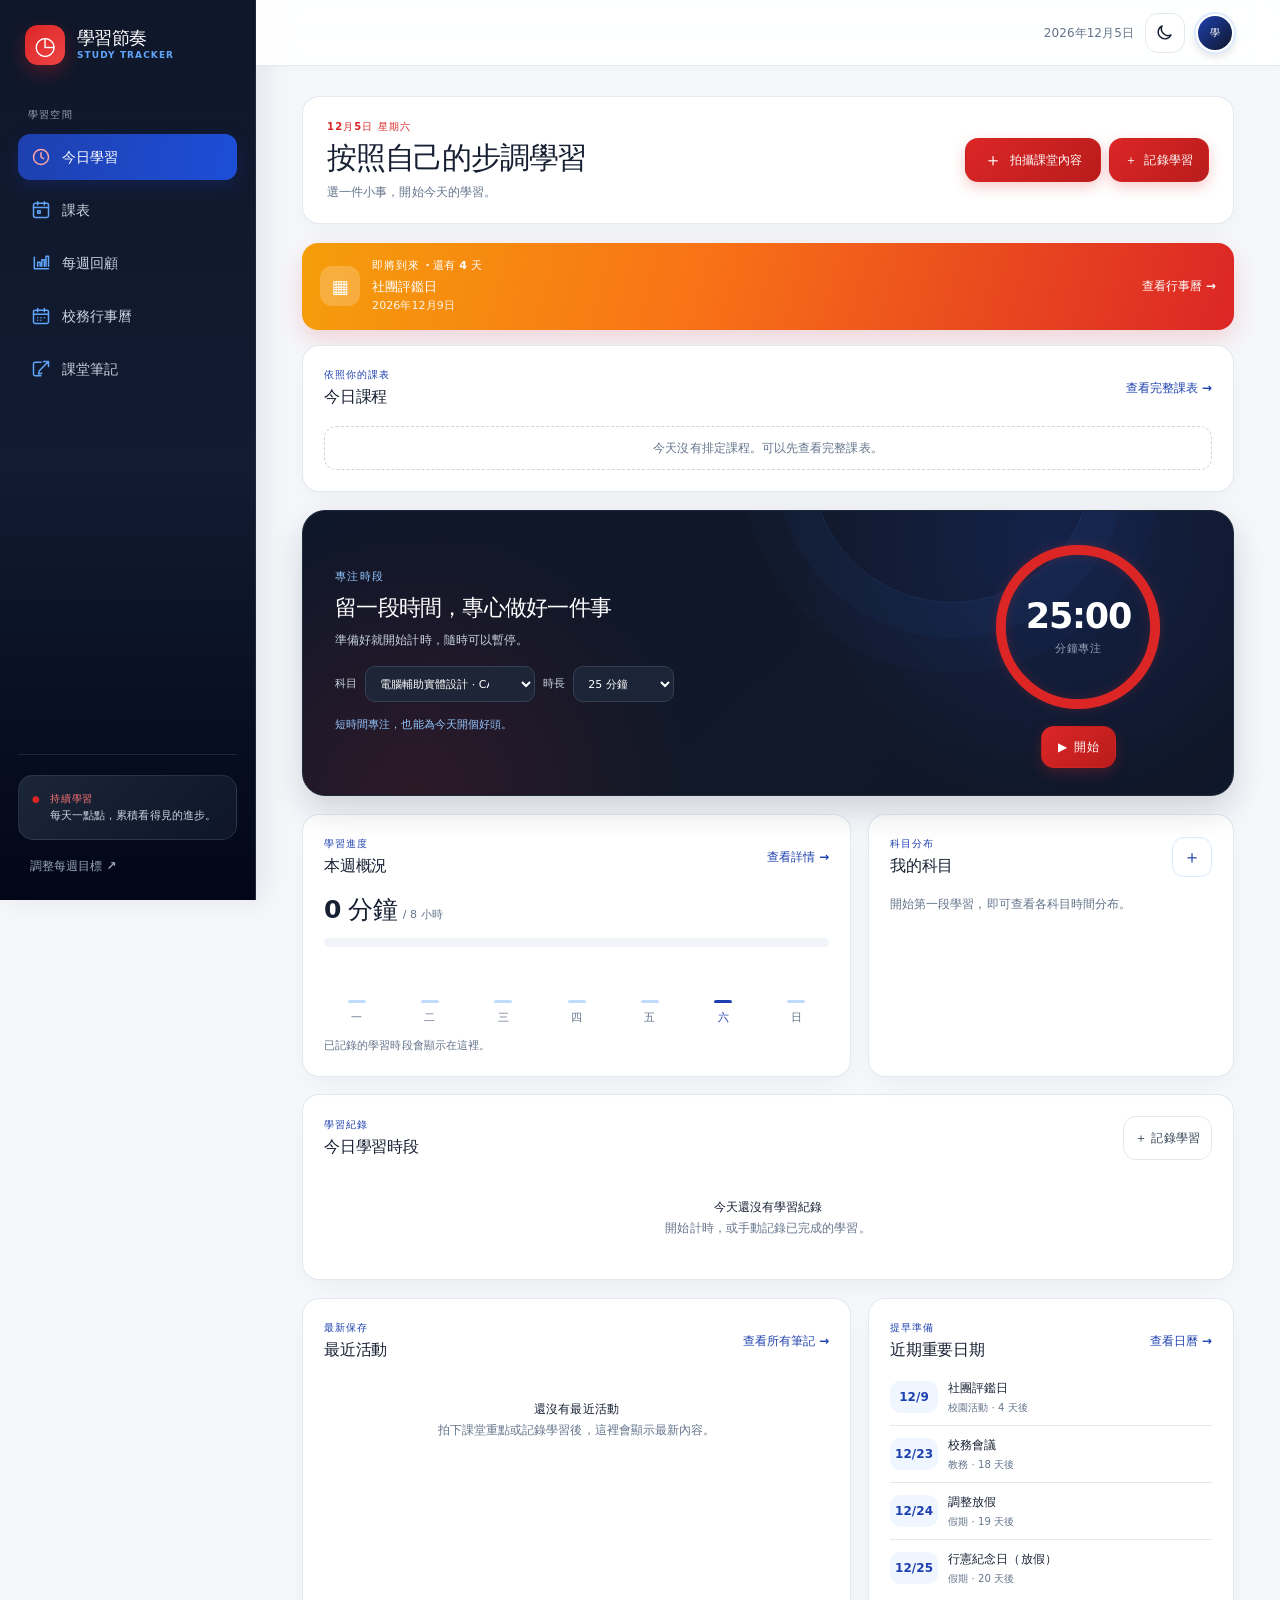
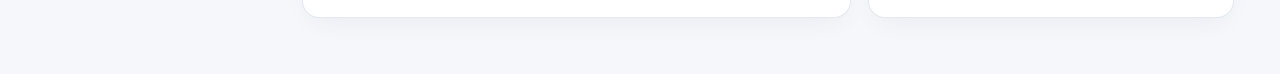
==== commit 71d8ffac: "Polish study tracker and add photo history and events" ====
--- a/index.html
+++ b/index.html
@@ -9,6 +9,15 @@
     <link rel="icon" href="icon.svg" type="image/svg+xml" />
     <link rel="stylesheet" href="styles.css" />
     <title>學習節奏</title>
+    <script>
+      (() => {
+        let savedTheme = null;
+        try { savedTheme = localStorage.getItem("nhip-hoc-theme"); } catch {}
+        const theme = savedTheme || (window.matchMedia("(prefers-color-scheme: dark)").matches ? "dark" : "light");
+        document.documentElement.dataset.theme = theme;
+        document.querySelector('meta[name="theme-color"]').content = theme === "dark" ? "#0b1120" : "#f5f7fb";
+      })();
+    </script>
   </head>
   <body>
     <main class="auth-gate" id="authGate" aria-labelledby="authTitle">
@@ -69,6 +78,9 @@
             <span class="today-date" id="topbarDate"></span>
             <span class="sync-status" id="syncStatus" hidden></span>
             <span class="account-email" id="accountEmail" hidden></span>
+            <button class="theme-toggle" id="themeToggle" type="button" aria-label="切換至深色模式" title="深色模式">
+              <svg class="theme-icon" aria-hidden="true" viewBox="0 0 24 24" fill="none" stroke="currentColor" stroke-width="1.8" stroke-linecap="round" stroke-linejoin="round"><path d="M20.2 15.1A8.5 8.5 0 0 1 8.9 3.8 8.5 8.5 0 1 0 20.2 15.1Z"/></svg>
+            </button>
             <button class="button button-small button-secondary sign-out-button" id="signOutButton" type="button" hidden>登出</button>
             <button class="avatar" type="button" aria-label="帳戶">學</button>
           </div>
@@ -83,7 +95,7 @@
                 <p class="heading-copy">選一件小事，開始今天的學習。</p>
               </div>
               <div class="heading-actions">
-                <button class="button button-secondary" type="button" data-open-note><span aria-hidden="true">▧</span> 拍攝筆記</button>
+                <button class="button button-primary capture-primary" type="button" data-open-note><span aria-hidden="true">＋</span> 拍攝課堂內容</button>
                 <button class="button button-primary desktop-log-button" type="button" data-open-session><span aria-hidden="true">＋</span> 記錄學習</button>
               </div>
             </div>
@@ -180,6 +192,17 @@
               </div>
               <div class="session-list" id="todaySessionList"></div>
             </section>
+
+            <div class="content-grid activity-grid">
+              <section class="surface-panel recent-activity-panel" aria-labelledby="recentActivityTitle">
+                <div class="section-heading"><div><p class="eyebrow">最新保存</p><h2 id="recentActivityTitle">最近活動</h2></div><button class="text-button" type="button" data-view="notes">查看所有筆記 <span aria-hidden="true">→</span></button></div>
+                <div class="activity-list" id="recentActivityList" aria-live="polite"></div>
+              </section>
+              <section class="surface-panel upcoming-list-panel" aria-labelledby="upcomingListTitle">
+                <div class="section-heading"><div><p class="eyebrow">提早準備</p><h2 id="upcomingListTitle">近期重要日期</h2></div><button class="text-button" type="button" data-view="calendar">查看日曆 <span aria-hidden="true">→</span></button></div>
+                <div class="upcoming-list" id="upcomingEventList"></div>
+              </section>
+            </div>
           </section>
 
           <section class="view-panel" id="scheduleView" aria-labelledby="scheduleTitle" hidden>
@@ -279,6 +302,7 @@
                 <h1 id="calendarTitle">校務行事曆</h1>
                 <p class="heading-copy">查看假期、考試與學期重要期限。</p>
               </div>
+              <button class="button button-primary" id="openEventDialog" type="button"><span aria-hidden="true">＋</span> 標記重要日期</button>
             </div>
             <section class="surface-panel calendar-panel" aria-labelledby="calendarPanelTitle">
               <div class="section-heading calendar-heading">
@@ -355,6 +379,24 @@
         <label class="form-label" for="weeklyGoalInput">每週學習時數</label>
         <input class="form-control" id="weeklyGoalInput" type="number" min="1" max="80" value="8" required />
         <div class="dialog-actions"><button class="button button-secondary" type="submit" value="cancel" formnovalidate>取消</button><button class="button button-primary" id="saveGoal" type="button">儲存目標</button></div>
+      </form>
+    </dialog>
+
+    <dialog class="app-dialog app-dialog-small" id="eventDialog">
+      <form method="dialog" id="eventForm">
+        <div class="dialog-heading"><div><p class="eyebrow">個人行事曆</p><h2>標記重要日期</h2></div><button class="icon-button dialog-close" type="submit" value="cancel" formnovalidate aria-label="關閉">×</button></div>
+        <label class="form-label" for="eventTitleInput">事件名稱</label>
+        <input class="form-control" id="eventTitleInput" type="text" maxlength="80" placeholder="例如：台灣社會期中報告" required />
+        <div class="form-row">
+          <div><label class="form-label" for="eventStartInput">日期</label><input class="form-control" id="eventStartInput" type="date" required /></div>
+          <div><label class="form-label" for="eventEndInput">結束日期 <span class="optional-label">（選填）</span></label><input class="form-control" id="eventEndInput" type="date" /></div>
+        </div>
+        <label class="form-label" for="eventCategoryInput">類別</label>
+        <select class="form-control" id="eventCategoryInput"><option value="考試">考試</option><option value="作業期限">作業期限</option><option value="報告">報告</option><option value="提醒">提醒</option></select>
+        <label class="form-label" for="eventDetailInput">備註 <span class="optional-label">（選填）</span></label>
+        <textarea class="form-control note-textarea" id="eventDetailInput" maxlength="300" placeholder="考試範圍、要準備的資料……"></textarea>
+        <p class="form-error" id="eventError" role="alert" hidden></p>
+        <div class="dialog-actions"><button class="button button-secondary" type="submit" value="cancel" formnovalidate>取消</button><button class="button button-primary" id="saveCalendarEvent" type="button">儲存日期</button></div>
       </form>
     </dialog>
 
@@ -378,6 +420,12 @@
       </form>
     </dialog>
 
+    <dialog class="photo-viewer-dialog" id="photoViewerDialog" aria-label="筆記照片">
+      <button class="photo-viewer-close" id="closePhotoViewer" type="button" aria-label="關閉照片">×</button>
+      <img id="photoViewerImage" alt="課堂筆記照片" />
+      <p id="photoViewerCaption"></p>
+    </dialog>
+
     <script src="cloud-config.js" defer></script>
     <script src="app.js" defer></script>
   </body>
--- a/styles.css
+++ b/styles.css
@@ -534,3 +534,132 @@
   .topbar-right { gap: 7px; }
   .sync-status { max-width: 84px; overflow: hidden; text-overflow: ellipsis; }
 }
+
+/* Refined type, touch controls, and theme support. */
+:root {
+  font-family: Inter, "Noto Sans TC", "PingFang TC", "Microsoft JhengHei UI", "Microsoft JhengHei", ui-sans-serif, system-ui, sans-serif;
+  font-synthesis: none;
+  text-rendering: optimizeLegibility;
+  --page: #f5f7fb;
+  --surface: #fff;
+  --surface-soft: #f8faff;
+  --surface-mint: #edf4ff;
+  --ink: #172033;
+  --muted: #64748b;
+  --line: #e2e8f0;
+  color-scheme: light;
+}
+html[data-theme="dark"] {
+  color-scheme: dark;
+  --page: #0b1120;
+  --surface: #121b2c;
+  --surface-soft: #172337;
+  --surface-mint: #172843;
+  --ink: #e7edf7;
+  --muted: #a4b1c5;
+  --line: #29374d;
+  --green: #7aa7ff;
+  --green-dark: #a7c5ff;
+  --green-soft: #223a61;
+  --shadow: 0 14px 38px rgba(0,0,0,.24);
+}
+body { font-size: 14px; letter-spacing: .005em; }
+button, input, select, textarea { font-family: inherit; }
+.topbar { background: rgba(255,255,255,.91); }
+.page-heading { background: var(--surface); }
+.page-heading h1, .section-heading h2 { color: var(--ink); }
+.button { min-height: 44px; border-radius: 13px; font-size: 12px; letter-spacing: .01em; }
+.button-secondary { color: #334155; }
+.icon-button { width: 40px; height: 40px; border-radius: 12px; }
+.theme-toggle { width: 40px; height: 40px; flex: 0 0 auto; display: inline-grid; place-items: center; border: 1px solid var(--line); border-radius: 13px; background: var(--surface); color: var(--ink); cursor: pointer; transition: background .18s, transform .18s, border-color .18s; }
+.theme-toggle:hover { border-color: #93c5fd; background: var(--surface-soft); transform: translateY(-1px); }
+.theme-icon { width: 19px; height: 19px; }
+.capture-primary { padding-inline: 18px; }
+.capture-primary > span { font-size: 18px; line-height: 1; }
+.form-control, .month-select { min-height: 46px; border-radius: 12px; }
+.form-control:is(select), .month-select { appearance: none; padding-right: 42px; background-image: url("data:image/svg+xml,%3Csvg xmlns='http://www.w3.org/2000/svg' width='16' height='16' viewBox='0 0 24 24' fill='none' stroke='%2364748b' stroke-width='2' stroke-linecap='round' stroke-linejoin='round'%3E%3Cpath d='m6 9 6 6 6-6'/%3E%3C/svg%3E"); background-position: right 14px center; background-repeat: no-repeat; }
+.form-control option, .month-select option { background: var(--surface); color: var(--ink); }
+.activity-grid { align-items: stretch; }
+.activity-list, .upcoming-list { display: grid; }
+.activity-item { width: 100%; min-height: 68px; padding: 10px 0; display: grid; grid-template-columns: 38px minmax(0,1fr) auto; align-items: center; gap: 10px; border: 0; border-top: 1px solid var(--line); background: transparent; color: inherit; text-align: left; cursor: pointer; }
+.activity-item:first-child, .upcoming-item:first-child { border-top: 0; padding-top: 0; }
+.activity-item:hover .activity-copy strong { color: #1d4ed8; }
+.activity-icon { width: 36px; height: 36px; display: grid; place-items: center; border-radius: 12px; background: #fff1f2; color: #dc2626; font-size: 17px; }
+.activity-icon.is-note { background: #eff6ff; color: #1e40af; }
+.activity-copy { min-width: 0; display: grid; gap: 3px; }
+.activity-copy strong { overflow: hidden; font-size: 12px; font-weight: 700; text-overflow: ellipsis; white-space: nowrap; }
+.activity-copy small { overflow: hidden; color: var(--muted); font-size: 11px; text-overflow: ellipsis; white-space: nowrap; }
+.activity-meta { display: grid; justify-items: end; gap: 4px; color: var(--muted); font-size: 10px; white-space: nowrap; }
+.activity-meta span { color: #1e40af; font-size: 14px; }
+.upcoming-item { min-width: 0; padding: 10px 0; display: flex; align-items: center; gap: 10px; border-top: 1px solid var(--line); }
+.upcoming-item-date { min-width: 48px; padding: 7px 5px; border-radius: 11px; background: #eff6ff; color: #1e40af; font-size: 12px; font-weight: 750; text-align: center; }
+.upcoming-item-copy { min-width: 0; flex: 1; display: grid; gap: 3px; }
+.upcoming-item-copy strong { overflow: hidden; font-size: 12px; font-weight: 700; text-overflow: ellipsis; white-space: nowrap; }
+.upcoming-item-copy small { color: var(--muted); font-size: 10px; }
+.exam-indicator { padding: 4px 8px; border-radius: 99px; background: #fff1f2; color: #be123c; font-size: 10px; font-weight: 700; white-space: nowrap; }
+.upcoming-item.is-exam .upcoming-item-date { background: #fff1f2; color: #be123c; }
+.upcoming-item.is-exam .upcoming-item-copy strong { color: #be123c; }
+.event-item { grid-template-columns: 92px minmax(0,1fr) auto; }
+.event-remove { align-self: center; padding: 7px 9px; border: 1px solid var(--line); border-radius: 9px; background: var(--surface); color: var(--muted); font-size: 10px; cursor: pointer; }
+.event-remove:hover { border-color: #fecaca; background: #fff1f2; color: #b91c1c; }
+.note-photo-open { position: relative; width: 100%; padding: 0; overflow: hidden; border: 0; border-radius: 10px; background: transparent; cursor: zoom-in; }
+.note-photo-open > span { position: absolute; right: 8px; bottom: 8px; padding: 5px 8px; border-radius: 99px; background: rgba(15,23,42,.76); color: #fff; font-size: 10px; opacity: 0; transition: opacity .15s; }
+.note-photo-open:hover > span, .note-photo-open:focus-visible > span { opacity: 1; }
+.note-card-highlight { border-color: #3b82f6; box-shadow: 0 0 0 4px rgba(59,130,246,.16); transition: box-shadow .25s; }
+.photo-viewer-dialog { width: min(1000px, calc(100vw - 24px)); max-width: none; max-height: calc(100dvh - 24px); padding: 50px 16px 14px; border: 1px solid var(--line); border-radius: 18px; background: #07101f; color: white; box-shadow: 0 24px 90px rgba(0,0,0,.4); }
+.photo-viewer-dialog::backdrop { background: rgba(3,8,18,.84); backdrop-filter: blur(5px); }
+.photo-viewer-dialog img { width: 100%; max-height: calc(100dvh - 110px); display: block; object-fit: contain; }
+.photo-viewer-dialog p { margin: 10px 44px 0; color: #cbd5e1; text-align: center; font-size: 12px; }
+.photo-viewer-close { position: absolute; top: 10px; right: 10px; width: 36px; height: 36px; border: 1px solid #475569; border-radius: 50%; background: #172337; color: white; font-size: 23px; cursor: pointer; }
+.app-dialog form { max-height: inherit; overflow: auto; }
+
+html[data-theme="dark"] body { background: var(--page); color: var(--ink); }
+html[data-theme="dark"] .topbar { border-bottom-color: var(--line); background: rgba(11,17,32,.92); }
+html[data-theme="dark"] .page-heading, html[data-theme="dark"] .surface-panel, html[data-theme="dark"] .app-dialog, html[data-theme="dark"] .auth-card { border-color: var(--line); background: var(--surface); color: var(--ink); box-shadow: 0 12px 32px rgba(0,0,0,.18); }
+html[data-theme="dark"] .page-heading h1, html[data-theme="dark"] .section-heading h2, html[data-theme="dark"] .today-class-copy strong, html[data-theme="dark"] .schedule-week-switcher strong, html[data-theme="dark"] .note-card-head strong, html[data-theme="dark"] .session-copy strong, html[data-theme="dark"] .empty-state strong, html[data-theme="dark"] .dialog-heading h2, html[data-theme="dark"] .form-label, html[data-theme="dark"] .note-assignment p { color: var(--ink); }
+html[data-theme="dark"] .today-class-row, html[data-theme="dark"] .schedule-cell, html[data-theme="dark"] .schedule-table thead th, html[data-theme="dark"] .schedule-table tbody td:first-child, html[data-theme="dark"] .note-card, html[data-theme="dark"] .month-select, html[data-theme="dark"] .form-control, html[data-theme="dark"] .icon-button, html[data-theme="dark"] .button-secondary, html[data-theme="dark"] .theme-toggle, html[data-theme="dark"] .event-remove { border-color: var(--line); background-color: var(--surface-soft); color: var(--ink); }
+html[data-theme="dark"] .today-class-copy span, html[data-theme="dark"] .schedule-cell span, html[data-theme="dark"] .schedule-table thead th span, html[data-theme="dark"] .heading-copy, html[data-theme="dark"] .note-card-head span { color: var(--muted); }
+html[data-theme="dark"] .today-class-time, html[data-theme="dark"] .schedule-table thead th, html[data-theme="dark"] .schedule-table tbody td:first-child, html[data-theme="dark"] .schedule-cell strong, html[data-theme="dark"] .event-category, html[data-theme="dark"] .text-button { color: #a7c5ff; }
+html[data-theme="dark"] .text-button:hover { color: #d3e2ff; }
+html[data-theme="dark"] .schedule-note-button { border-color: #36537c; background: #1b2e4c; color: #b5ceff; }
+html[data-theme="dark"] .schedule-table-wrap, html[data-theme="dark"] .schedule-table th, html[data-theme="dark"] .schedule-table td { border-color: var(--line); }
+html[data-theme="dark"] .event-date-box, html[data-theme="dark"] .event-status, html[data-theme="dark"] .upcoming-item-date, html[data-theme="dark"] .activity-icon.is-note, html[data-theme="dark"] .session-mark, html[data-theme="dark"] .stat-icon.mint { background: #203452; color: #aac9ff; }
+html[data-theme="dark"] .event-status.active, html[data-theme="dark"] .upcoming-item.is-exam .upcoming-item-date, html[data-theme="dark"] .exam-indicator { background: #3d2330; color: #fda4af; }
+html[data-theme="dark"] .upcoming-item.is-exam .upcoming-item-copy strong { color: #fda4af; }
+html[data-theme="dark"] .activity-icon:not(.is-note) { background: #3d2330; color: #fda4af; }
+html[data-theme="dark"] .note-assignment { border-left-color: #fb7185; background: #3b202b; }
+html[data-theme="dark"] .note-assignment strong { color: #fda4af; }
+html[data-theme="dark"] .progress-track, html[data-theme="dark"] .subject-bar, html[data-theme="dark"] .schedule-empty-cell { background-color: #253349; }
+html[data-theme="dark"] .mobile-nav { border-color: var(--line); background: rgba(15,23,42,.94); }
+html[data-theme="dark"] .mobile-nav .nav-item { color: #a4b1c5; }
+html[data-theme="dark"] .mobile-nav .nav-item.is-active { background: #1b2c48; color: #a7c5ff; }
+html[data-theme="dark"] .auth-gate { background: radial-gradient(circle at 50% 0%, #1b2c48 0, #0b1120 58%, #080d18 100%); }
+html[data-theme="dark"] .auth-card .eyebrow, html[data-theme="dark"] .auth-card h1, html[data-theme="dark"] .auth-form .form-label { color: var(--ink); }
+html[data-theme="dark"] .auth-description { color: var(--muted); }
+
+@media (max-width: 760px) {
+  .topbar { height: 60px; padding-inline: 14px; }
+  .topbar-right { gap: 9px; }
+  .theme-toggle { width: 38px; height: 38px; }
+  .heading-actions { width: 100%; }
+  .heading-actions .capture-primary { width: 100%; min-height: 50px; font-size: 13px; }
+  .mobile-nav { padding: 7px 7px max(8px, env(safe-area-inset-bottom)); gap: 3px; }
+  .mobile-nav .nav-item { min-height: 54px; gap: 3px; border-radius: 14px; font-size: 10px; font-weight: 600; }
+  .mobile-nav .nav-icon { width: 19px; height: 19px; }
+  .activity-grid { gap: 12px; }
+  .event-item { grid-template-columns: 66px minmax(0,1fr) auto; gap: 9px; }
+  .app-dialog { padding: 21px 18px; }
+  .app-dialog form { max-height: calc(100dvh - 90px); }
+  .note-dialog, #eventDialog { position: fixed; inset: auto 0 0; width: 100%; max-width: none; max-height: 92dvh; margin: auto 0 0; padding: 24px 18px max(18px, env(safe-area-inset-bottom)); border-radius: 24px 24px 0 0; }
+  .note-dialog::backdrop, #eventDialog::backdrop { background: rgba(5,12,24,.53); }
+}
+@media (max-width: 490px) {
+  .page-content { padding-inline: 13px; }
+  .page-heading { gap: 12px; }
+  .activity-grid .surface-panel { padding: 16px; }
+  .event-item { grid-template-columns: 58px minmax(0,1fr) auto; gap: 7px; }
+  .event-remove { padding: 6px; }
+  .upcoming-item { gap: 8px; }
+  .exam-indicator { padding-inline: 6px; }
+  .mobile-nav .nav-item { font-size: 9px; }
+}
